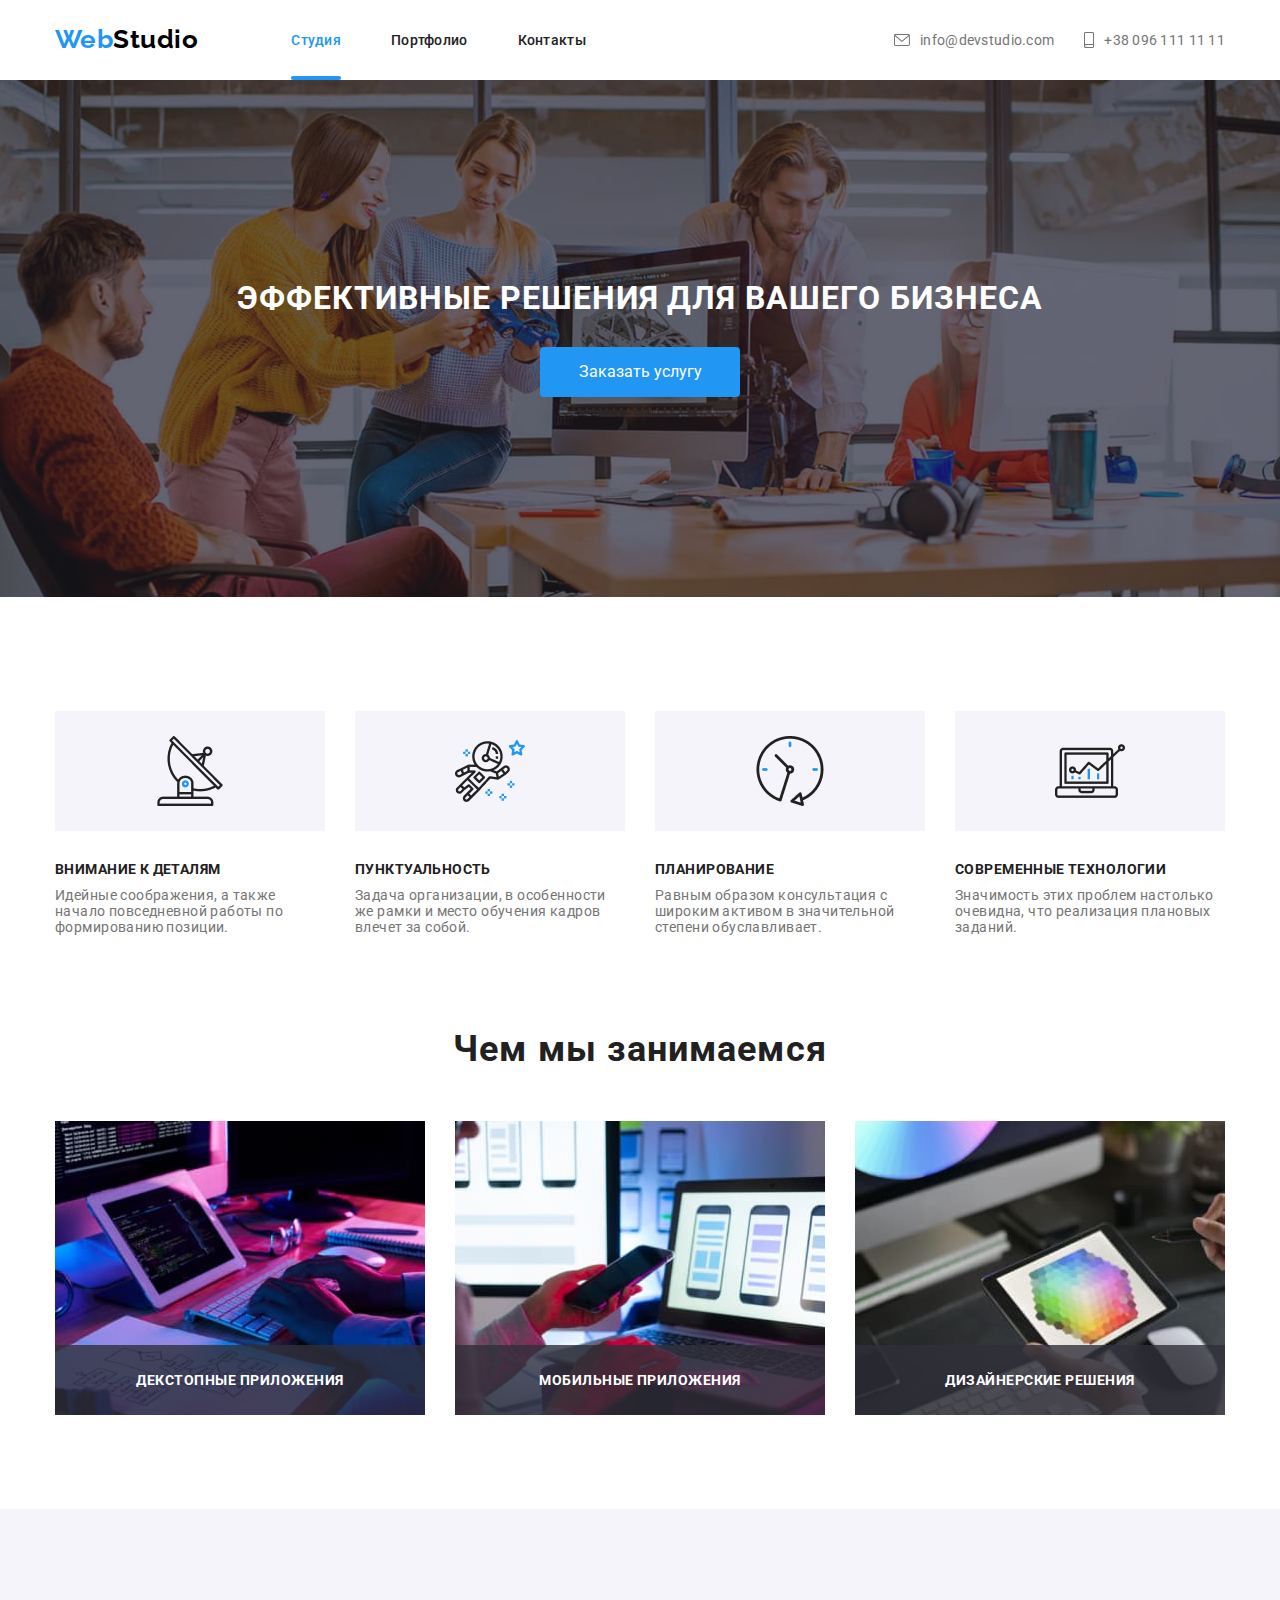
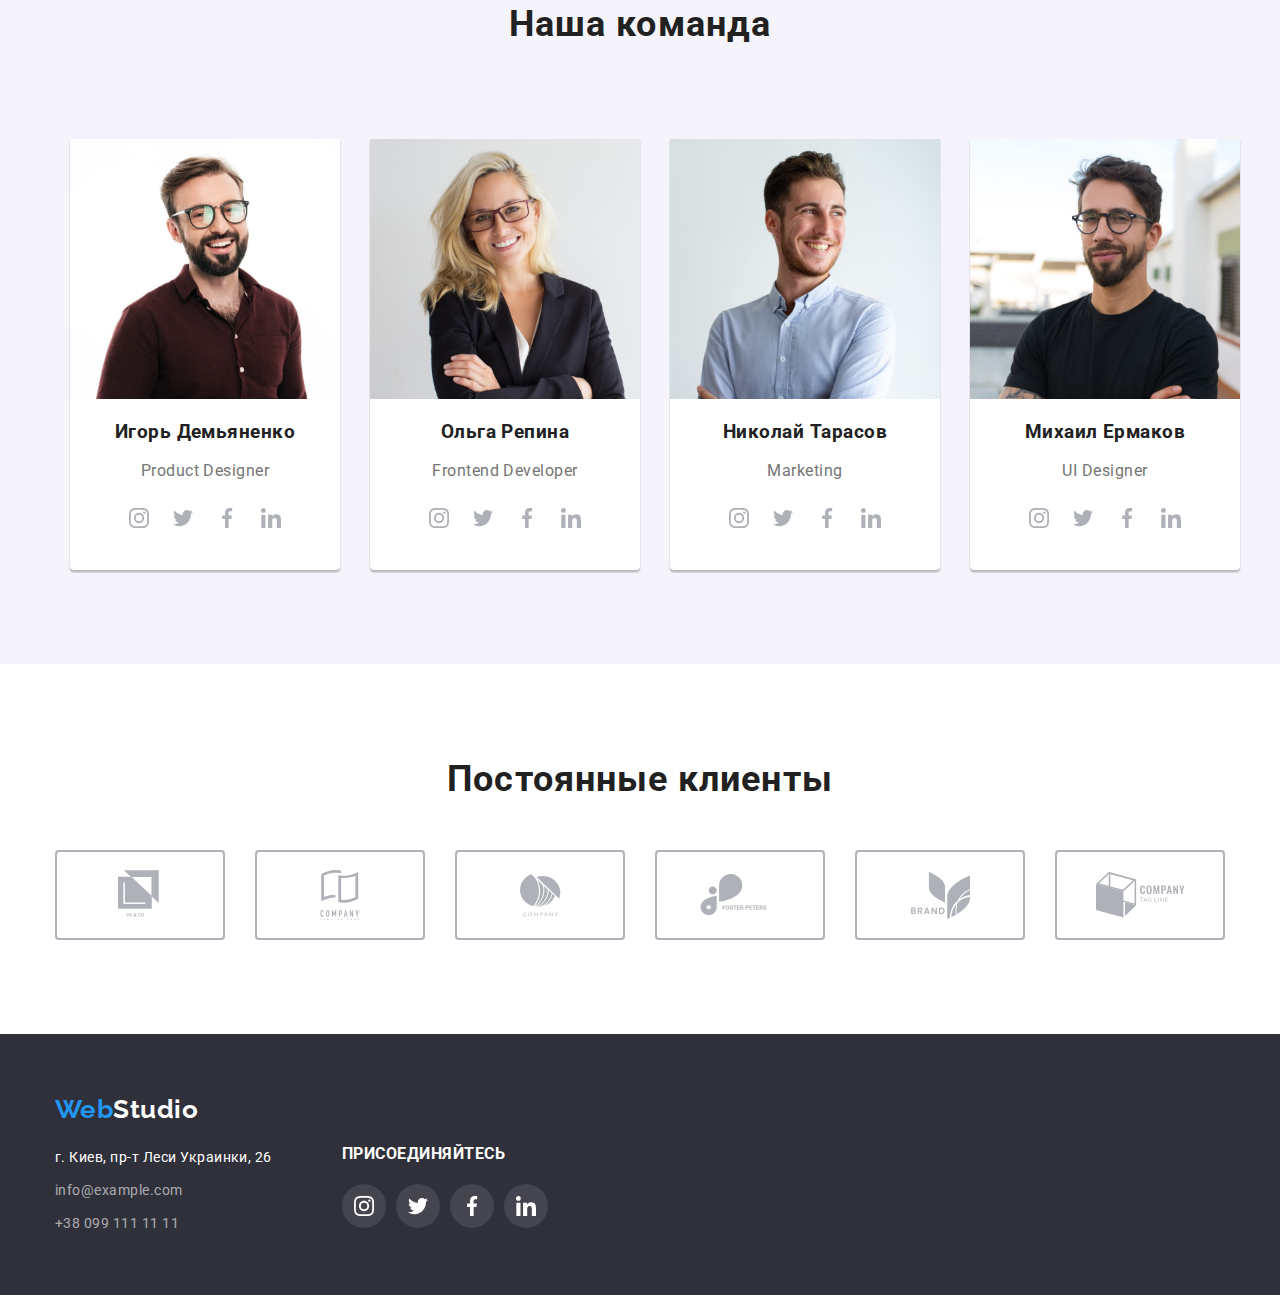
==== index.html @ 4b414d59 "add general files" ====
<!DOCTYPE html>
<html lang="ru">
  <head>
    <meta charset="UTF-8" />
    <meta name="viewport" content="width=device-width, initial-scale=1.0" />
    <link
      rel="stylesheet"
      href="https://cdnjs.cloudflare.com/ajax/libs/modern-normalize/1.0.0/modern-normalize.css"
    />
    <link
      href="https://fonts.googleapis.com/css2?family=Raleway:wght@300;400;500;700&family=Roboto:wght@300;400;500;700&display=swap"
      rel="stylesheet"
    />
    <link
      rel="stylesheet"
      href="https://cdnjs.cloudflare.com/ajax/libs/modern-normalize/1.0.0/modern-normalize.min.css"
    />
    <link rel="stylesheet" href="./css/styles.css" />
    <title>WebStudio</title>
  </head>

  <body>
    <header class="header-page">
      <div class="container">
        <nav>
          <a href="./index.html" class="logo link"
            ><span class="logo-start">Web</span>Studio</a
          >

          <ul class="site-nav list">
            <li><a href="" class="link current">Студия</a></li>
            <li><a href="./portfolio.html" class="link">Портфолио</a></li>
            <li><a href="" class="link">Контакты</a></li>
          </ul>
        </nav>

        <address class="address top">
          <ul class="contact list">
            <li class="address-list-top">
              <a href="mailto:info@devstudio.com" class="link">
                <svg class="icon-envelope">
                  <use
                    href="./images/sprite-svg/sprite.svg#icon-envelope"
                  ></use>
                </svg>
                info@devstudio.com</a
              >
            </li>
            <li class="address-list-top">
              <a href="tel:+380961111111" class="link">
                <svg class="icon-smartphone">
                  <use
                    href="./images/sprite-svg/sprite.svg#icon-smartphone"
                  ></use>
                </svg>
                +38 096 111 11 11</a
              >
            </li>
          </ul>
        </address>
      </div>
    </header>

    <main>
      <section class="hero">
        <div class="container">
          <h1 class="hero-title">Эффективные решения для вашего бизнеса</h1>
          <button type="button" class="button" data-modal-open>Заказать услугу</button>
        </div>
      </section>

      <section class="section">
        <h2 hidden>наши преимущества</h2>

        <div class="container advantages-list">
          <ul class="advantages list">
            <li class="icon-antenna">
              <h3 class="section-title">Внимание к деталям</h3>
              <p>
                Идейные соображения, а также начало повседневной работы по
                формированию позиции.
              </p>
            </li>
            <li class="icon-astronaut">
              <h3 class="section-title">Пунктуальность</h3>
              <p>
                Задача организации, в особенности же рамки и место обучения
                кадров влечет за собой.
              </p>
            </li>
            <li class="icon-clock">
              <h3 class="section-title">Планирование</h3>
              <p>
                Равным образом консультация с широким активом в значительной
                степени обуславливает.
              </p>
            </li>
            <li class="icon-diagram">
              <h3 class="section-title">Современные технологии</h3>
              <p>
                Значимость этих проблем настолько очевидна, что реализация
                плановых заданий.
              </p>
            </li>
          </ul>
        </div>
      </section>

      <section class="section">
        <div class="container works">
          <h2 class="section-title">Чем мы занимаемся</h2>

          <ul class="work list">
            <li>
              <img
                class="works-img"
                src="./images/images-box/box1.jpg"
                alt=""
                width="370"
                height="294"
              />
              <div class="work-title">
                <p>декстопные приложения</p>
              </div>
            </li>
            <li>
              <img
                class="works-img"
                src="./images/images-box/box2.jpg"
                alt=""
                width="370"
                height="294"
              />
              <div class="work-title">
                <p>мобильные приложения</p>
              </div>
            </li>
            <li>
              <img
                class="works-img"
                src="./images/images-box/box3.jpg"
                alt=""
                width="370"
                height="294"
              />
              <div class="work-title">
                <p>дизайнерские решения</p>
              </div>
            </li>
          </ul>
        </div>
      </section>

      <section class="section staff-section">
        <div class="container staff">
          <h2 class="section-title">Наша команда</h2>

          <div class="staff-list">
            <ul class="staff list">
              <li class="staff-people">
                <img
                  src="./images/images-person/person1.jpg"
                  alt="Игорь Демьяненко"
                />
                <h3 class="section-title">Игорь Демьяненко</h3>
                <p lang="en">Product Designer</p>
                <div class="social-link">
                  <a href="" class="social-link-thumb" target="_blank">
                    <svg>
                      <use
                        href="./images/sprite-svg/sprite.svg#icon-instagram"
                      ></use>
                    </svg>
                  </a>
                  <a href="" class="social-link-thumb" target="_blank">
                    <svg>
                      <use
                        href="./images/sprite-svg/sprite.svg#icon-twitter"
                      ></use>
                    </svg>
                  </a>
                  <a href="" class="social-link-thumb" target="_blank">
                    <svg>
                      <use
                        href="./images/sprite-svg/sprite.svg#icon-facebook"
                      ></use>
                    </svg>
                  </a>
                  <a href="" class="social-link-thumb" target="_blank">
                    <svg>
                      <use
                        href="./images/sprite-svg/sprite.svg#icon-linkedin"
                      ></use>
                    </svg>
                  </a>
                </div>
              </li>
              <li class="staff-people">
                <img
                  src="./images/images-person/person2.jpg"
                  alt="Ольга Репина"
                />
                <h3 class="section-title">Ольга Репина</h3>
                <p lang="en">Frontend Developer</p>
                <div class="social-link">
                  <a href="" class="social-link-thumb" target="_blank">
                    <svg>
                      <use
                        href="./images/sprite-svg/sprite.svg#icon-instagram"
                      ></use>
                    </svg>
                  </a>
                  <a href="" class="social-link-thumb" target="_blank">
                    <svg>
                      <use
                        href="./images/sprite-svg/sprite.svg#icon-twitter"
                      ></use>
                    </svg>
                  </a>
                  <a href="" class="social-link-thumb" target="_blank">
                    <svg>
                      <use
                        href="./images/sprite-svg/sprite.svg#icon-facebook"
                      ></use>
                    </svg>
                  </a>
                  <a href="" class="social-link-thumb" target="_blank">
                    <svg>
                      <use
                        href="./images/sprite-svg/sprite.svg#icon-linkedin"
                      ></use>
                    </svg>
                  </a>
                </div>
              </li>
              <li class="staff-people">
                <img
                  src="./images/images-person/person3.jpg"
                  alt="Николай Тарасов"
                />
                <h3 class="section-title">Николай Тарасов</h3>
                <p lang="en">Marketing</p>
                <div class="social-link">
                  <a href="" class="social-link-thumb" target="_blank">
                    <svg>
                      <use
                        href="./images/sprite-svg/sprite.svg#icon-instagram"
                      ></use>
                    </svg>
                  </a>
                  <a href="" class="social-link-thumb" target="_blank">
                    <svg>
                      <use
                        href="./images/sprite-svg/sprite.svg#icon-twitter"
                      ></use>
                    </svg>
                  </a>
                  <a href="" class="social-link-thumb" target="_blank">
                    <svg>
                      <use
                        href="./images/sprite-svg/sprite.svg#icon-facebook"
                      ></use>
                    </svg>
                  </a>
                  <a href="" class="social-link-thumb" target="_blank">
                    <svg>
                      <use
                        href="./images/sprite-svg/sprite.svg#icon-linkedin"
                      ></use>
                    </svg>
                  </a>
                </div>
              </li>
              <li class="staff-people">
                <img
                  src="./images/images-person/person4.jpg"
                  alt="Михаил Ермаков"
                />
                <h3 class="section-title">Михаил Ермаков</h3>
                <p lang="en">UI Designer</p>
                <div class="social-link">
                  <a href="" class="social-link-thumb" target="_blank">
                    <svg>
                      <use
                        href="./images/sprite-svg/sprite.svg#icon-instagram"
                      ></use>
                    </svg>
                  </a>
                  <a href="" class="social-link-thumb" target="_blank">
                    <svg>
                      <use
                        href="./images/sprite-svg/sprite.svg#icon-twitter"
                      ></use>
                    </svg>
                  </a>
                  <a href="" class="social-link-thumb" target="_blank">
                    <svg>
                      <use
                        href="./images/sprite-svg/sprite.svg#icon-facebook"
                      ></use>
                    </svg>
                  </a>
                  <a href="" class="social-link-thumb" target="_blank">
                    <svg>
                      <use
                        href="./images/sprite-svg/sprite.svg#icon-linkedin"
                      ></use>
                    </svg>
                  </a>
                </div>
              </li>
            </ul>
          </div>
        </div>
      </section>

      <section class="clients">
        <div class="container">
          <h2 class="section-title">Постоянные клиенты</h2>

          <ul class="list">
            <li>
              <a class="clients-pic" href="">
                <svg width="45px" height="50px">
                  <use href="./images/sprite-svg/sprite.svg#icon-logo-1"></use>
                </svg>
              </a>
            </li>
            <li>
              <a class="clients-pic" href="">
                <svg width="40px" height="50px">
                  <use href="./images/sprite-svg/sprite.svg#icon-logo-2"></use>
                </svg>
              </a>
            </li>
            <li>
              <a class="clients-pic" href="">
                <svg width="41px" height="43px">
                  <use href="./images/sprite-svg/sprite.svg#icon-logo-3"></use>
                </svg>
              </a>
            </li>
            <li>
              <a class="clients-pic" href="">
                <svg width="80px" height="42px">
                  <use href="./images/sprite-svg/sprite.svg#icon-logo-4"></use>
                </svg>
              </a>
            </li>
            <li>
              <a class="clients-pic" href="">
                <svg width="59px" height="47px">
                  <use href="./images/sprite-svg/sprite.svg#icon-logo-5"></use>
                </svg>
              </a>
            </li>
            <li>
              <a class="clients-pic" href="">
                <svg width="89px" height="46px">
                  <use href="./images/sprite-svg/sprite.svg#icon-logo-6"></use>
                </svg>
              </a>
            </li>
          </ul>
        </div>
      </section>
    </main>

    <footer>
      <div class="container">
        <a href="./index.html" class="logo link" target="_blank"
          ><span class="logo-start">Web</span
          ><span class="logo-end">Studio</span></a
        >
        <div class="footer-container">
          <address class="address-bottom">
            <ul class="address list">
              <li class="address-list">
                <a
                  href="https://goo.gl/maps/NCRkNM8AswAMd2es7"
                  class="address-start link" target="_blank"
                  >г. Киев, пр-т Леси Украинки, 26</a
                >
              </li>
              <li class="address-list">
                <a href="mailto:info@example.com" class="address-end link" target="_blank"
                  >info@example.com</a
                >
              </li>
              <li class="address-list">
                <a href="tel:+380991111111" class="address-end link" target="_blank"
                  >+38 099 111 11 11</a
                >
              </li>
            </ul>
          </address>
          <div class="social-links-footer">
            <strong class="phrase">присоединяйтесь</strong>
            <div class="sl-footer">
              <a href="https://www.instagram.com/" class="sl-thumb" target="_blank">
                <svg>
                  <use
                    href="./images/sprite-svg/sprite.svg#icon-instagram"
                  ></use>
                </svg>
              </a>
              <a href="https://twitter.com/" class="sl-thumb" target="_blank">
                <svg>
                  <use href="./images/sprite-svg/sprite.svg#icon-twitter"></use>
                </svg>
              </a>
              <a href="https://www.facebook.com/" class="sl-thumb" target="_blank">
                <svg>
                  <use
                    href="./images/sprite-svg/sprite.svg#icon-facebook"
                  ></use>
                </svg>
              </a>
              <a href="https://www.linkedin.com/" class="sl-thumb" target="_blank">
                <svg>
                  <use
                    href="./images/sprite-svg/sprite.svg#icon-linkedin"
                  ></use>
                </svg>
              </a>
            </div>
          </div>
        </div>
      </div>
    </footer>

    <div class="backdrop is-hidden" data-modal>
      <div class="modal">
        <button type="button" class="close-button" data-modal-close>
            <svg>
              <use href="./images/sprite-svg/sprite-modal.svg#icon-vector"></use>
            </svg>
        </button>
      </div>
    </div>

    <script src="./js/modal.js"></script>
  </body>
</html>
---- css/styles.css ----
html {
  box-sizing: border-box;
  margin: 0;
  padding: 0;
}

*,
*::after,
*::before {
  box-sizing: border-box;
}

:root {
  --main-text: #757575;
  --text-title: #212121;
  --text-accent: #2196f3;
  --main-bg-color: #ffffff;
  --secondary-bg-color: #2f303a;
  --grey-bg-color: #f5f4fa;
}

/* common styles */
body {
  color: var(--main-text);
  background-color: var(--main-bg-color);
  font-family: Roboto, sans-serif;
  letter-spacing: 0.03em;
}

.list {
  list-style: none;
  padding: 0px;
  margin: 0px;
}

.link {
  text-decoration: none;
}

.address {
  font-style: normal;
}

.container {
  width: 1200px;
  margin-right: auto;
  margin-left: auto;
  padding-left: 15px;
  padding-right: 15px;
}

/* header */

nav {
  display: flex;
  align-items: center;
}

.header-page > .container {
  display: flex;
}

.header-page .address .link {
  color: var(--main-text);
  font-size: 14px;
  letter-spacing: 0.02em;
}

.header-page .address-list-top:not(:last-child) {
  margin-right: 30px;
}

.site-nav {
  display: flex;
  margin-left: 93px;
  padding-left: 0px;
  margin-top: 0px;
  margin-bottom: 0px;
}

.site-nav .link {
  display: block;
  padding-bottom: 32px;
  padding-top: 32px;
}

.site-nav li:not(:last-child) {
  margin-right: 50px;
}

.site-nav .link {
  color: var(--text-title);
  font-family: Roboto;
  font-weight: 500;
  font-size: 14px;
  line-height: 16px;
  letter-spacing: 0.02em;

  transition: all 250ms cubic-bezier(0.4, 0, 0.2, 1);
}

.site-nav .link:hover,
.site-nav .link:focus {
  color: var(--text-accent);
}

.top {
  display: flex;
  align-items: center;
}

.site-nav,
.contact {
  letter-spacing: 0.02em;
}

.site-nav .current {
  color: var(--text-accent);
  position: relative;
}

.site-nav .current::after {
  content: "";
  display: block;
  position: absolute;
  left: 0px;
  bottom: 0px;
  width: 100%;
  height: 4px;
  background-color: var(--text-accent);
  border-radius: 2px;
}

.header-page .contact {
  display: flex;
}

.header-page .address {
  margin-left: auto;
}

.contact .icon-envelope {
  width: 16px;
  height: 12px;
  fill: var(--main-text);
}

.contact .icon-smartphone {
  width: 10px;
  height: 16px;
  fill: var(--main-text);
}

.address-list-top svg {
  margin-right: 10px;

  transition: all 250ms cubic-bezier(0.4, 0, 0.2, 1);
}

.address-list-top .link {
  display: flex;
  justify-content: center;
  align-items: center;

  transition: all 250ms cubic-bezier(0.4, 0, 0.2, 1);
}

.address-list-top .link:hover,
.address-list-top .link:focus {
  color: var(--text-accent);
}

.address-list-top .link:hover svg,
.address-list-top .link:focus svg {
  fill: var(--text-accent);
}

/* logo  styles common*/
.logo {
  color: #000000;
  font-family: Raleway, sans-serif;
  font-weight: 700;
  font-size: 26px;
  line-height: 1.2;
}

.logo:hover {
  color: var(--text-accent);
}

.logo-start {
  color: var(--text-accent);
}

/* logo-end bottom */

.logo-end {
  color: var(--main-bg-color);
}

/* main page */

.section-title {
  color: var(--text-title);
}

/* hero */

.hero {
  max-width: 1600px;
  max-height: 600px;
  margin-left: auto;
  margin-right: auto;

  background-color: rgba(47, 48, 58, 0.4);
  background-image: url(../images/images-hero/overlay.png),
    url(../images/images-hero/background-image.jpg);
  background-repeat: no-repeat;
  background-size: cover;
  background-position: center;
}

.hero .container {
  padding-top: 200px;

  letter-spacing: 0.06em;
  color: var(--main-bg-color);
  text-align: center;
  text-transform: uppercase;
}

.hero-title {
  margin-top: 0px;
  margin-bottom: 30px;
}

.button {
  padding: 10px 32px;
  margin-bottom: 200px;

  min-width: 200px;
  height: 50px;
  border: none;
  border-radius: 4px;

  background-color: var(--text-accent);
  color: var(--main-bg-color);
  background-color: #2196f3;
}

/* modal */
.backdrop {
  position: fixed;
  top: 0px;
  left: 0px;
  width: 100%;
  height: 100%;
  background: rgba(0, 0, 0, 0.2);
  transition: all 250ms cubic-bezier(0.4, 0, 0.2, 1);
}

.is-hidden {
  opacity: 0;
  visibility: hidden;
  pointer-events: none;

  transition: all 250ms cubic-bezier(0.4, 0, 0.2, 1) 250ms;
}

.modal {
  position: absolute;
  left: 50%;
  top: 50%;
  transform: translate(-50%, -50%) scale(1);

  min-width: 528px;
  height: 581px;
  border-radius: 4px;
  box-shadow: 0px 1px 3px rgba(0, 0, 0, 0.12), 0px 1px 1px rgba(0, 0, 0, 0.14),
    0px 2px 1px rgba(0, 0, 0, 0.2);

  background: var(--main-bg-color);

  transition: all 250ms cubic-bezier(0.4, 0, 0.2, 1) 250ms;
}

.is-hidden .modal {
  transform: translate(-50%, -50%) scale(0);
  transition: all 250ms cubic-bezier(0.4, 0, 0.2, 1);
}

.close-button {
  position: absolute;
  right: 8px;
  top: 8px;

  width: 30px;
  height: 30px;

  padding: 6px;
  background-color: var(--main-bg-color);
  border-radius: 50%;
  border: 1px solid rgba(0, 0, 0, 0.1);
  cursor: pointer;
}

.close-button svg {
  width: 11px;
  height: 11px;
  fill: #000000;
}

/* advantages */
.advantages {
  display: flex;
  justify-content: space-between;
}

.advantages h3 {
  margin-bottom: 10px;
  margin-top: 30px;
}
.advantages p {
  margin-top: 0px;
  margin-bottom: 0px;
}

.advantages .section-title {
  font-size: 14px;
  letter-spacing: 0.03em;
  text-transform: uppercase;
}

.advantages p {
  font-size: 14px;
  letter-spacing: 0.03em;
}

.advantages-list li {
  max-width: 270px;
}

.advanteges-list li:not(:last-child) {
  margin-right: 14px;
}

.section .advantages-list {
  padding-top: 20px;
}

.container .advantages {
  padding-top: 94px;
  padding-bottom: 94px;
}

.advantages li:not(:last-child) {
  margin-right: 30px;
}

.icon-antenna::before {
  content: "";
  height: 120px;
  display: block;

  background-color: var(--grey-bg-color);
  background-image: url(../images/images-png/antenna.png);
  background-repeat: no-repeat;
  background-position: center;
}

.icon-astronaut::before {
  content: "";
  height: 120px;
  display: block;

  background-color: var(--grey-bg-color);
  background-image: url(../images/images-png/astronaut.png);
  background-repeat: no-repeat;
  background-position: center;
}
.icon-clock::before {
  content: "";
  height: 120px;
  display: block;

  background-color: var(--grey-bg-color);
  background-image: url(../images/images-png/clock.png);
  background-repeat: no-repeat;
  background-position: center;
}
.icon-diagram::before {
  content: "";
  height: 120px;
  display: block;

  background-color: var(--grey-bg-color);
  background-image: url(../images/images-png/diagram.png);
  background-repeat: no-repeat;
  background-position: center;
}
/* works */

.section .works {
  padding-left: 15px;
  padding-right: 15px;
}

.works .section-title {
  margin-top: 0px;
  margin-bottom: 50px;

  font-size: 36px;
  text-align: center;
  letter-spacing: 0.03em;
}

.works .list {
  padding-bottom: 94px;
}

.work {
  display: flex;
  justify-content: space-between;
}

.works {
  padding-right: 0px;
  padding-left: 0px;
}
.works-img {
  display: block;
}

.work li {
  position: relative;
}

.work-title {
  position: absolute;
  display: flex;
  align-items: center;
  justify-content: center;
  left: 0px;
  bottom: 0px;
  width: 100%;
  height: 70px;
  background-color: rgba(47, 48, 58, 0.8);
}

.work-title p {
  font-size: 14px;
  font-weight: 700;
  text-transform: uppercase;
  color: var(--main-bg-color);
}

/* staff list */
.section .staff {
  padding-right: 15px;
  padding-left: 15px;
}

.staff-section {
  background-color: var(--grey-bg-color);
}
.staff > .section-title {
  margin-top: 0px;
  margin-bottom: 94px;

  font-size: 36px;
  line-height: 42px;
  text-align: center;
  letter-spacing: 0.03em;
}

.section > .staff {
  padding-top: 94px;
  padding-bottom: 94px;
}

.staff-list ul {
  display: flex;
  text-align: center;
  justify-content: space-between;
}

.staff-list li {
  background-color: var(--main-bg-color);
  border-radius: 0px 0px 4px 4px;
}

.staff li:not(:last-child) {
  margin-right: 30px;
}

.staff {
  padding-left: 0px;
  padding-right: 0px;
}

.staff-people > img {
  width: 270px;
  height: 260px;

  background-color: #2f303a;
}

.staff-people {
  box-shadow: 0px 3px 1px rgba(0, 0, 0, 0.1), 0px 1px 2px rgba(0, 0, 0, 0.08),
    0px 2px 2px rgba(0, 0, 0, 0.12);
}

.social-link {
  display: flex;
  justify-content: center;
}

.social-link a {
  display: flex;
  justify-content: center;
  align-items: center;
}

.social-link {
  margin-bottom: 30px;
}

.social-link-thumb {
  width: 44px;
  height: 44px;

  transition: all 250ms cubic-bezier(0.4, 0, 0.2, 1);
}

.social-link-thumb:hover,
.social-link-thumb:focus {
  background-color: var(--text-accent);
  border-radius: 50%;
  cursor: pointer;
}

.social-link-thumb:hover svg,
.social-link-thumb:focus svg {
  fill: var(--main-bg-color);
}

.social-link svg {
  width: 20px;
  height: 20px;
  fill: #afb1b8;

  transition: all 250ms cubic-bezier(0.4, 0, 0.2, 1);
}

/* clients */

.clients .section-title {
  margin-top: 0px;
  margin-bottom: 50px;

  font-weight: 700px;
  font-size: 36px;
  line-height: 42px;
  text-align: center;
  letter-spacing: 0.03em;
}

.clients .container {
  padding-top: 94px;
  padding-bottom: 94px;

  padding-right: 15px;
  padding-left: 15px;
}

.clients .list {
  display: flex;
  justify-content: space-between;
}

.clients .list a {
  display: flex;
  justify-content: center;
  align-items: center;

  width: 170px;
  height: 90px;

  background-color: var(--main-bg-color);
  border: 2px solid #afb1b8;
  border-radius: 4px;

  transition: all 250ms cubic-bezier(0.4, 0, 0.2, 1);
}

.clients-pic svg {
  fill: #afb1b8;

  transition: all 250ms cubic-bezier(0.4, 0, 0.2, 1);
}

.clients-pic:hover svg,
.clients-pic:focus svg {
  fill: var(--text-accent);
}

.clients .list a:hover,
.client .list a:focus {
  border: 2px solid var(--text-accent);
}

/* footer */

footer {
  background-color: var(--secondary-bg-color);
}

footer .container {
  padding-top: 60px;
  padding-bottom: 60px;
}

footer .logo {
  display: inline-block;
  margin-top: 0px;
  margin-bottom: 20px;
}

footer .address {
  padding-left: 0px;
}

.address-list:not(:last-child) {
  margin-bottom: 9px;
}

.address .link-address {
  color: var(--main-bg-color);
}

.address .link {
  color: rgba(255, 255, 255, 0.8);
}

.address .address-start {
  color: var(--main-bg-color);
}

.address .address-end {
  color: rgba(255, 255, 255, 0.6);
}

.address-bottom .address {
  margin-top: 0px;
  margin-bottom: 0px;

  font-size: 14px;
  line-height: 24px;
}

.social-links-footer .phrase {
  text-transform: uppercase;
  color: var(--main-bg-color);
}

.socila-links-footer .sl-thumb {
  width: 44px;
  height: 44px;
  border-radius: 50%;
}

.sl-footer svg {
  width: 20px;
  height: 20px;
  fill: var(--main-bg-color);
}

.sl-footer a {
  display: flex;
  justify-content: center;
  align-items: center;
  width: 44px;
  height: 44px;
  background-color: rgba(255, 255, 255, 0.1);
  border-radius: 50%;

  transition: all 250ms cubic-bezier(0.4, 0, 0.2, 1);
}

.sl-footer a:hover,
.sl-footer a:focus {
  background-color: var(--text-accent);
}

.sl-footer {
  display: flex;
  margin-top: 20px;
}

.footer-container {
  display: flex;
}

.address-bottom {
  margin-right: 70px;
}

.sl-thumb:not(:last-child) {
  margin-right: 10px;
}
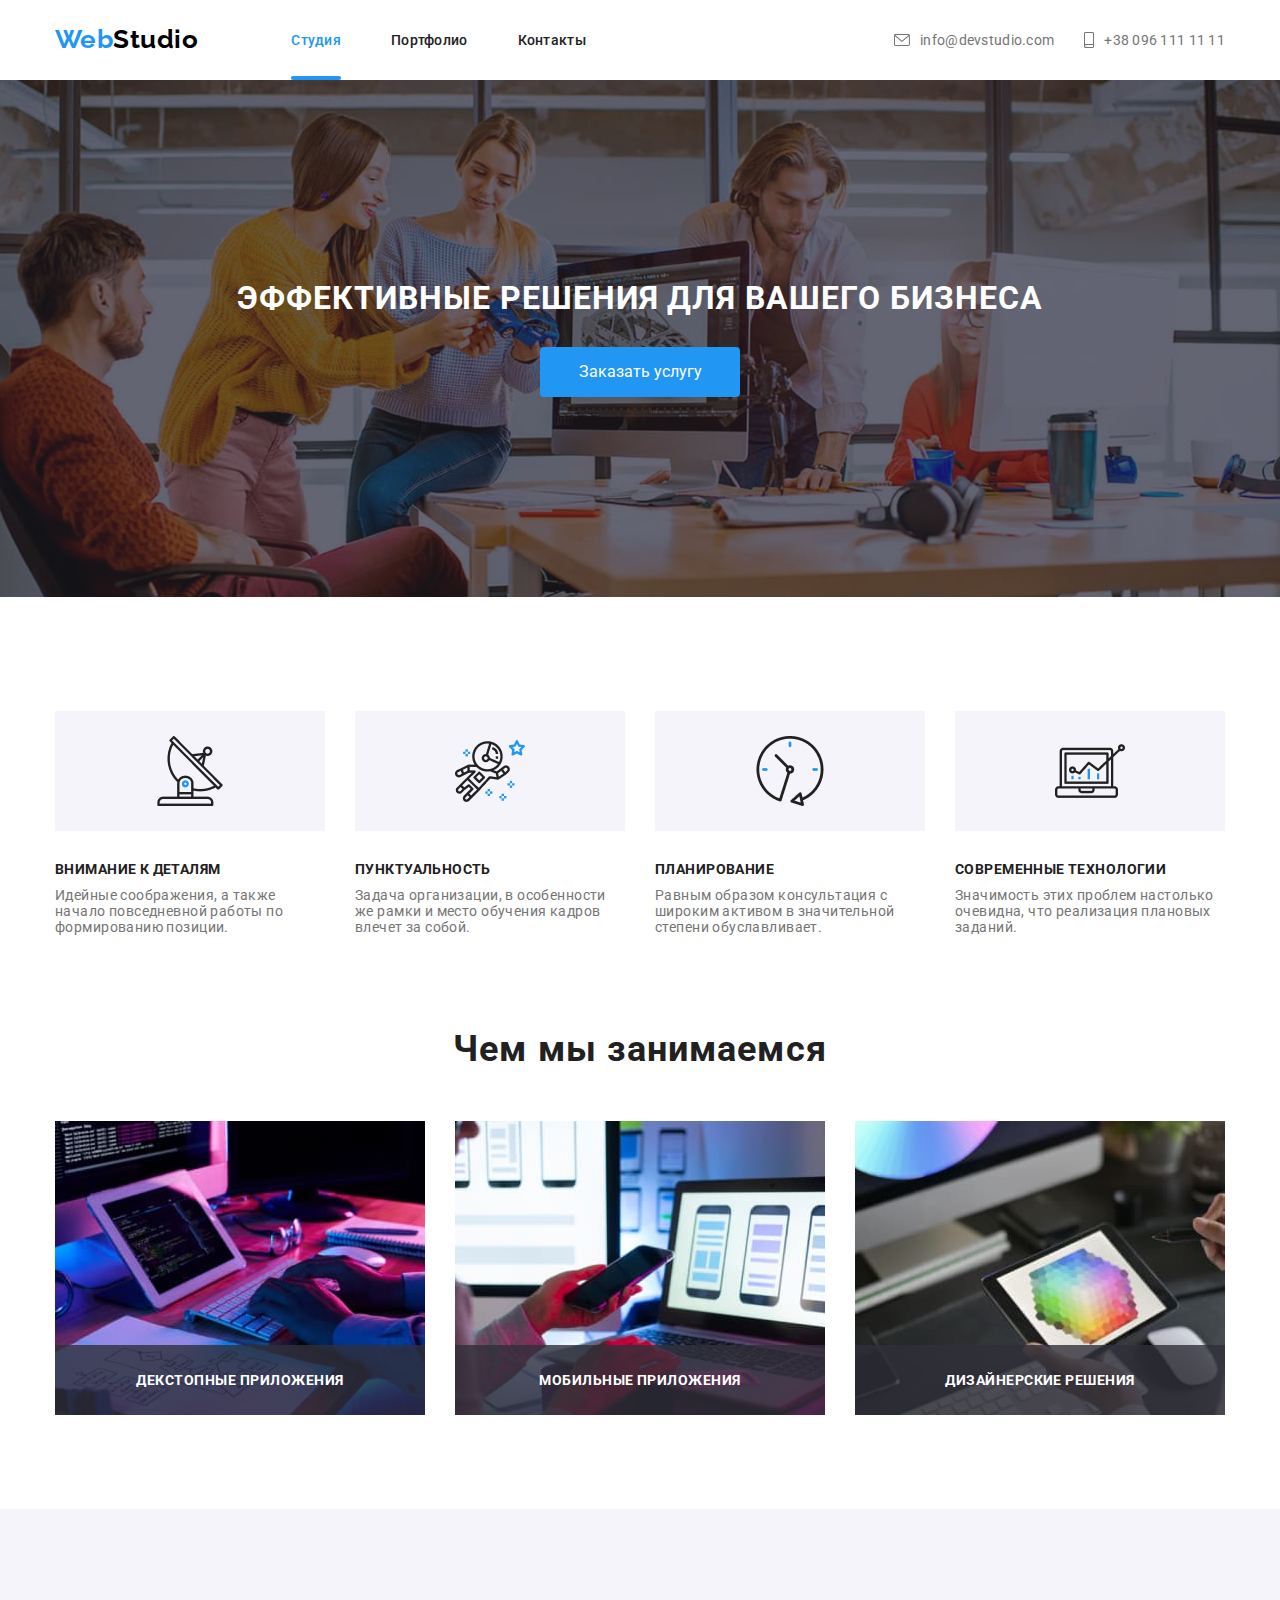
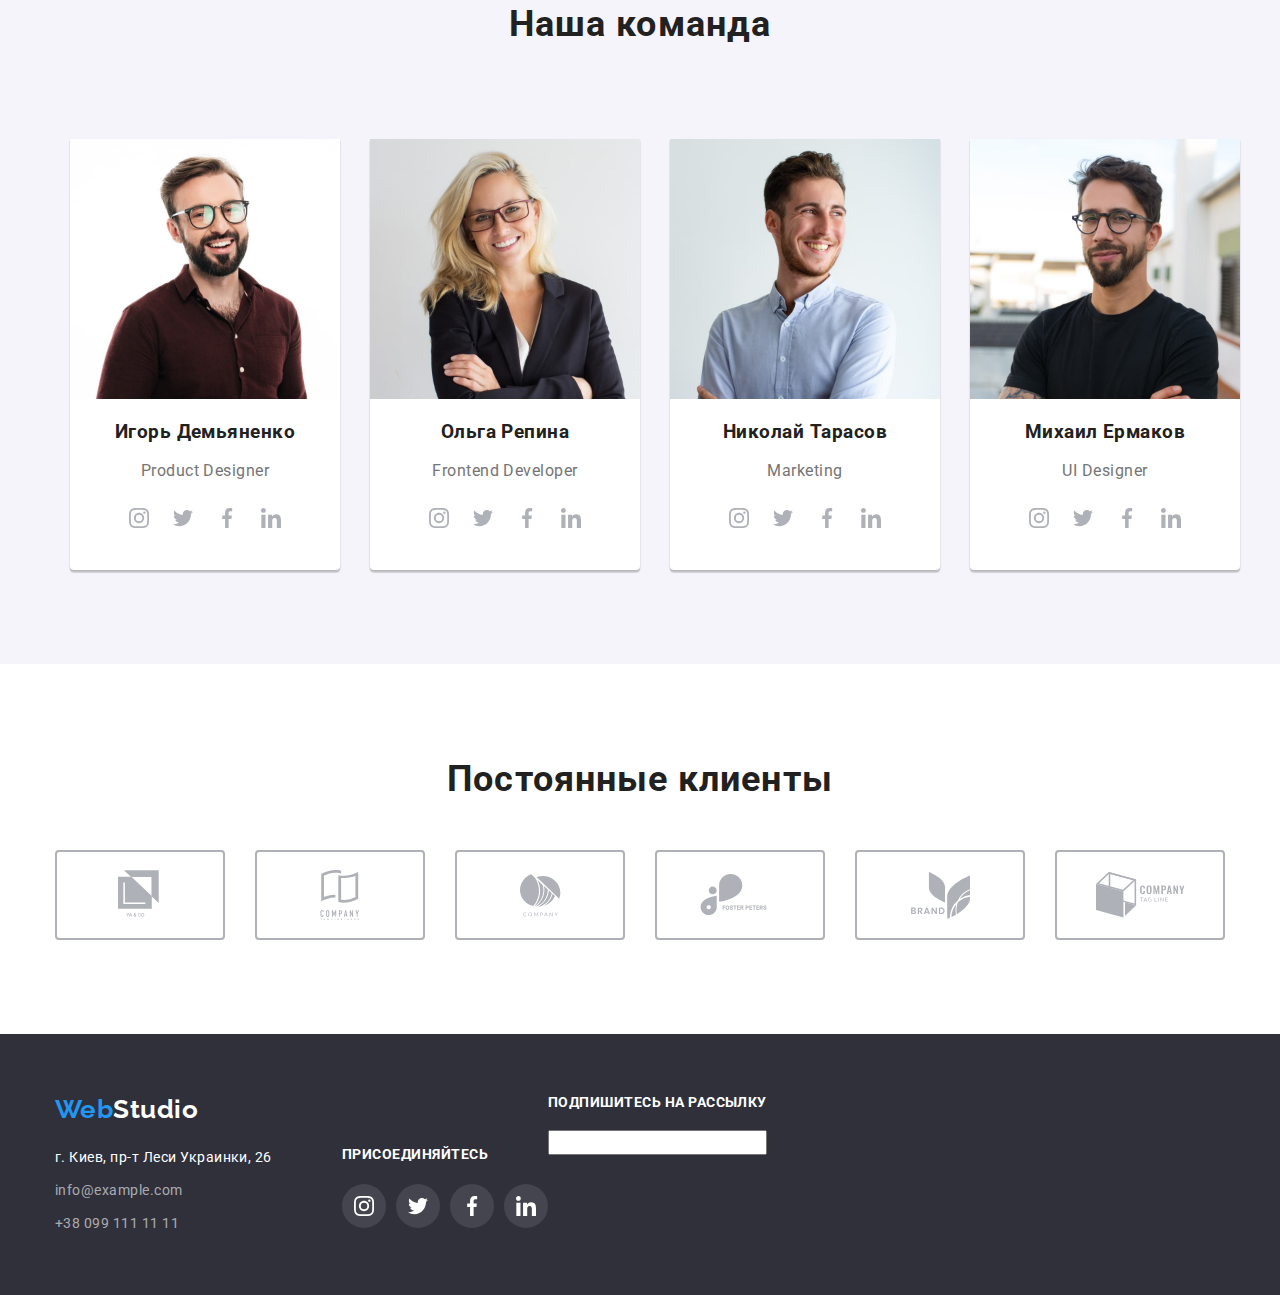
==== commit d5d234c6: "add input" ====
--- a/index.html
+++ b/index.html
@@ -368,64 +368,58 @@
 
     <footer>
       <div class="container">
-        <a href="./index.html" class="logo link" target="_blank"
-          ><span class="logo-start">Web</span
-          ><span class="logo-end">Studio</span></a
-        >
-        <div class="footer-container">
-          <address class="address-bottom">
-            <ul class="address list">
-              <li class="address-list">
-                <a
-                  href="https://goo.gl/maps/NCRkNM8AswAMd2es7"
-                  class="address-start link" target="_blank"
-                  >г. Киев, пр-т Леси Украинки, 26</a
-                >
-              </li>
-              <li class="address-list">
-                <a href="mailto:info@example.com" class="address-end link" target="_blank"
-                  >info@example.com</a
-                >
-              </li>
-              <li class="address-list">
-                <a href="tel:+380991111111" class="address-end link" target="_blank"
-                  >+38 099 111 11 11</a
-                >
-              </li>
-            </ul>
-          </address>
-          <div class="social-links-footer">
-            <strong class="phrase">присоединяйтесь</strong>
-            <div class="sl-footer">
-              <a href="https://www.instagram.com/" class="sl-thumb" target="_blank">
-                <svg>
-                  <use
-                    href="./images/sprite-svg/sprite.svg#icon-instagram"
-                  ></use>
-                </svg>
-              </a>
-              <a href="https://twitter.com/" class="sl-thumb" target="_blank">
-                <svg>
-                  <use href="./images/sprite-svg/sprite.svg#icon-twitter"></use>
-                </svg>
-              </a>
-              <a href="https://www.facebook.com/" class="sl-thumb" target="_blank">
-                <svg>
-                  <use
-                    href="./images/sprite-svg/sprite.svg#icon-facebook"
-                  ></use>
-                </svg>
-              </a>
-              <a href="https://www.linkedin.com/" class="sl-thumb" target="_blank">
-                <svg>
-                  <use
-                    href="./images/sprite-svg/sprite.svg#icon-linkedin"
-                  ></use>
-                </svg>
-              </a>
+        <div class="footer-address">
+          <a href="./index.html" class="logo link" target="_blank"><span class="logo-start">Web</span><span
+              class="logo-end">Studio</span></a>
+          <div class="footer-container">
+            <address class="address-bottom">
+              <ul class="address list">
+                <li class="address-list">
+                  <a href="https://goo.gl/maps/NCRkNM8AswAMd2es7" class="address-start link" target="_blank">г. Киев, пр-т Леси
+                    Украинки, 26</a>
+                </li>
+                <li class="address-list">
+                  <a href="mailto:info@example.com" class="address-end link" target="_blank">info@example.com</a>
+                </li>
+                <li class="address-list">
+                  <a href="tel:+380991111111" class="address-end link" target="_blank">+38 099 111 11 11</a>
+                </li>
+              </ul>
+            </address>
+            <div class="social-links-footer">
+              <strong class="phrase">присоединяйтесь</strong>
+              <div class="sl-footer">
+                <a href="https://www.instagram.com/" class="sl-thumb" target="_blank">
+                  <svg>
+                    <use href="./images/sprite-svg/sprite.svg#icon-instagram"></use>
+                  </svg>
+                </a>
+                <a href="https://twitter.com/" class="sl-thumb" target="_blank">
+                  <svg>
+                    <use href="./images/sprite-svg/sprite.svg#icon-twitter"></use>
+                  </svg>
+                </a>
+                <a href="https://www.facebook.com/" class="sl-thumb" target="_blank">
+                  <svg>
+                    <use href="./images/sprite-svg/sprite.svg#icon-facebook"></use>
+                  </svg>
+                </a>
+                <a href="https://www.linkedin.com/" class="sl-thumb" target="_blank">
+                  <svg>
+                    <use href="./images/sprite-svg/sprite.svg#icon-linkedin"></use>
+                  </svg>
+                </a>
+              </div>
             </div>
           </div>
         </div>
+
+        <form action="#" class="footer-form">
+            <label class="footer-form-phrase">подпишитесь на рассылку</label>
+
+            <input type="text" class="footer-input">
+        </form>
+
       </div>
     </footer>
 
--- a/css/styles.css
+++ b/css/styles.css
@@ -310,6 +310,15 @@
   fill: #000000;
 }
 
+.modal-form-title {
+  font-weight: 700;
+  font-size: 20px;
+  line-height: 23px;
+  letter-spacing: 0.03em;
+
+  color: var(--text-title);
+}
+
 /* advantages */
 .advantages {
   display: flex;
@@ -616,6 +625,8 @@
 }
 
 footer .container {
+  display: flex;
+  align-items: flex-start;
   padding-top: 60px;
   padding-bottom: 60px;
 }
@@ -661,6 +672,7 @@
 .social-links-footer .phrase {
   text-transform: uppercase;
   color: var(--main-bg-color);
+  font-size: 14px;
 }
 
 .socila-links-footer .sl-thumb {
@@ -708,3 +720,29 @@
 .sl-thumb:not(:last-child) {
   margin-right: 10px;
 }
+
+.footer-form-phrase {
+  margin-bottom: 20px;
+  text-transform: uppercase;
+
+  color: var(--main-bg-color);
+  font-size: 14px;
+  font-weight: 700;
+}
+
+form {
+  display: flex;
+  flex-direction: column;
+}
+
+form .footer-imput {
+  width: 358px;
+  height: 50px;
+  padding: 15px 16px;
+
+  border: 1px solid rgba(255, 255, 255, 0.3);
+  filter: drop-shadow(0px 4px 4px rgba(0, 0, 0, 0.15));
+  border-radius: 4px;
+
+  background-color: var(--secondary-bg-color);
+}
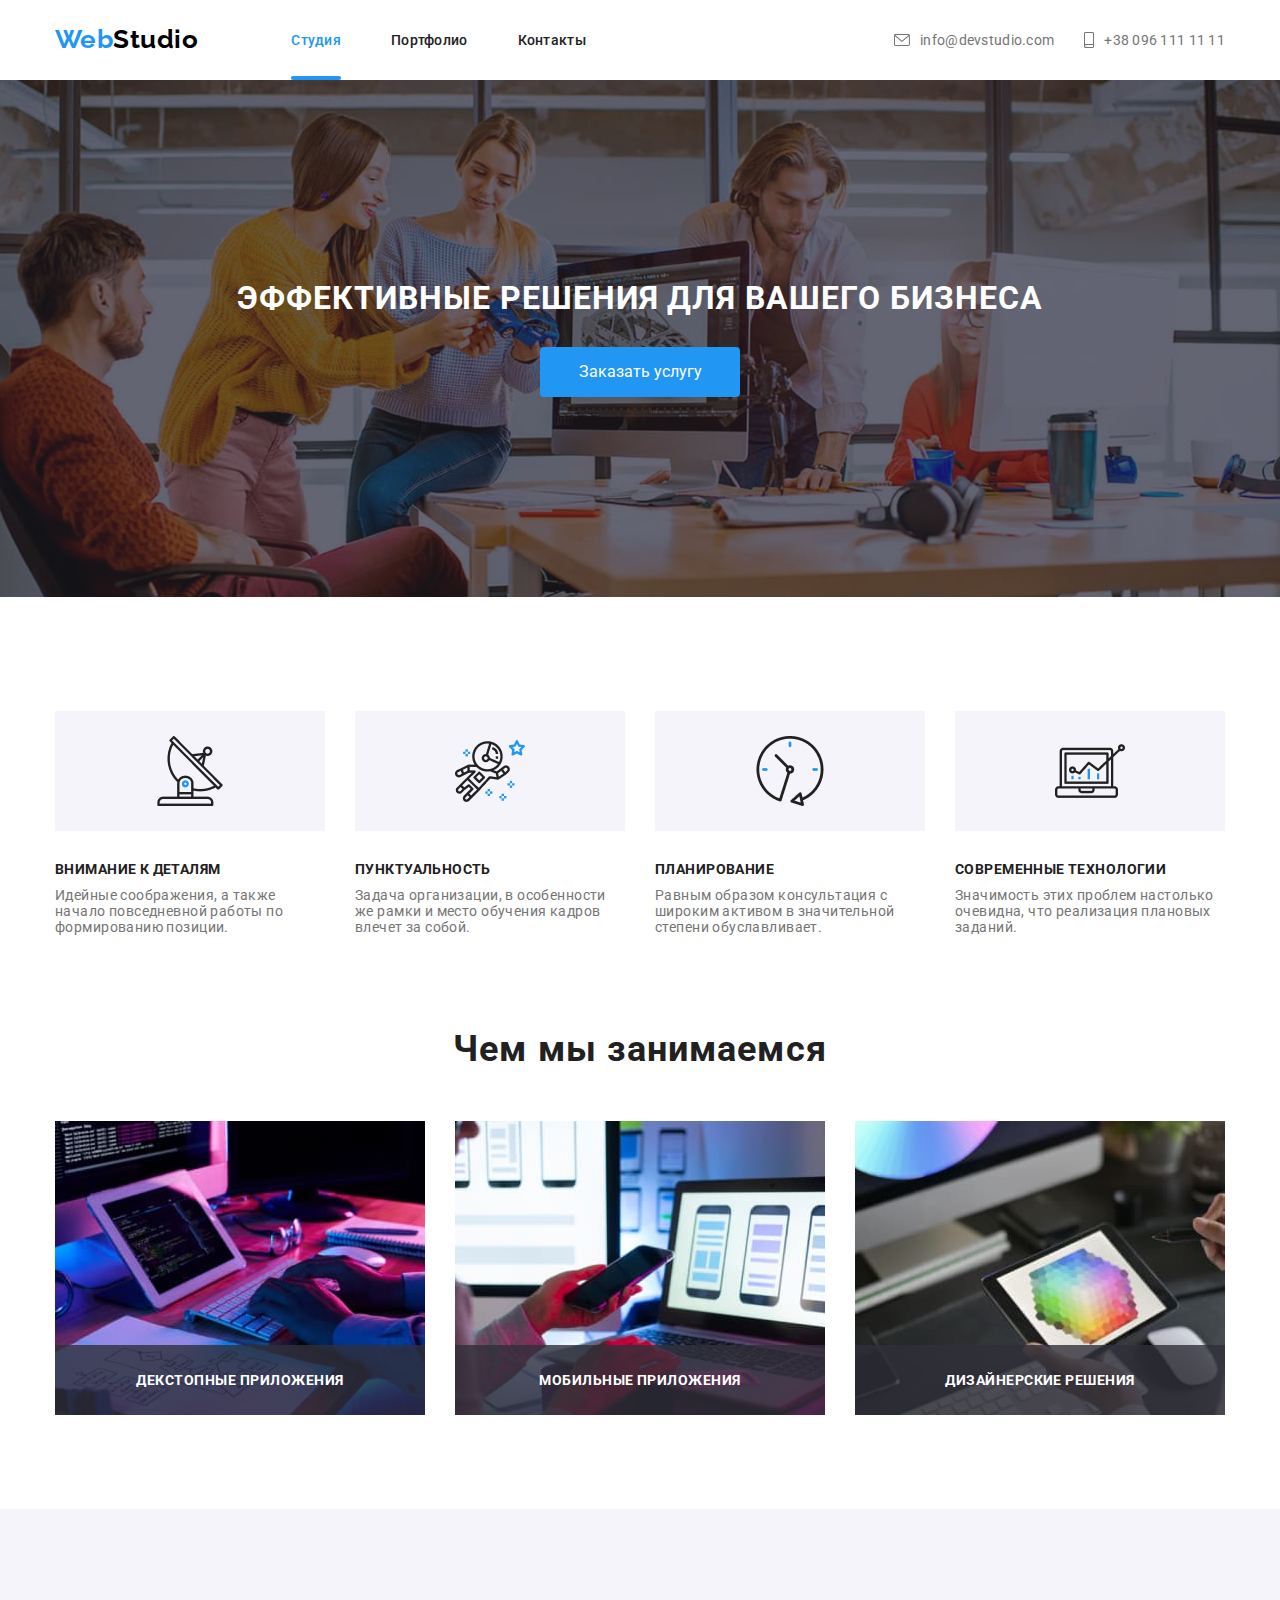
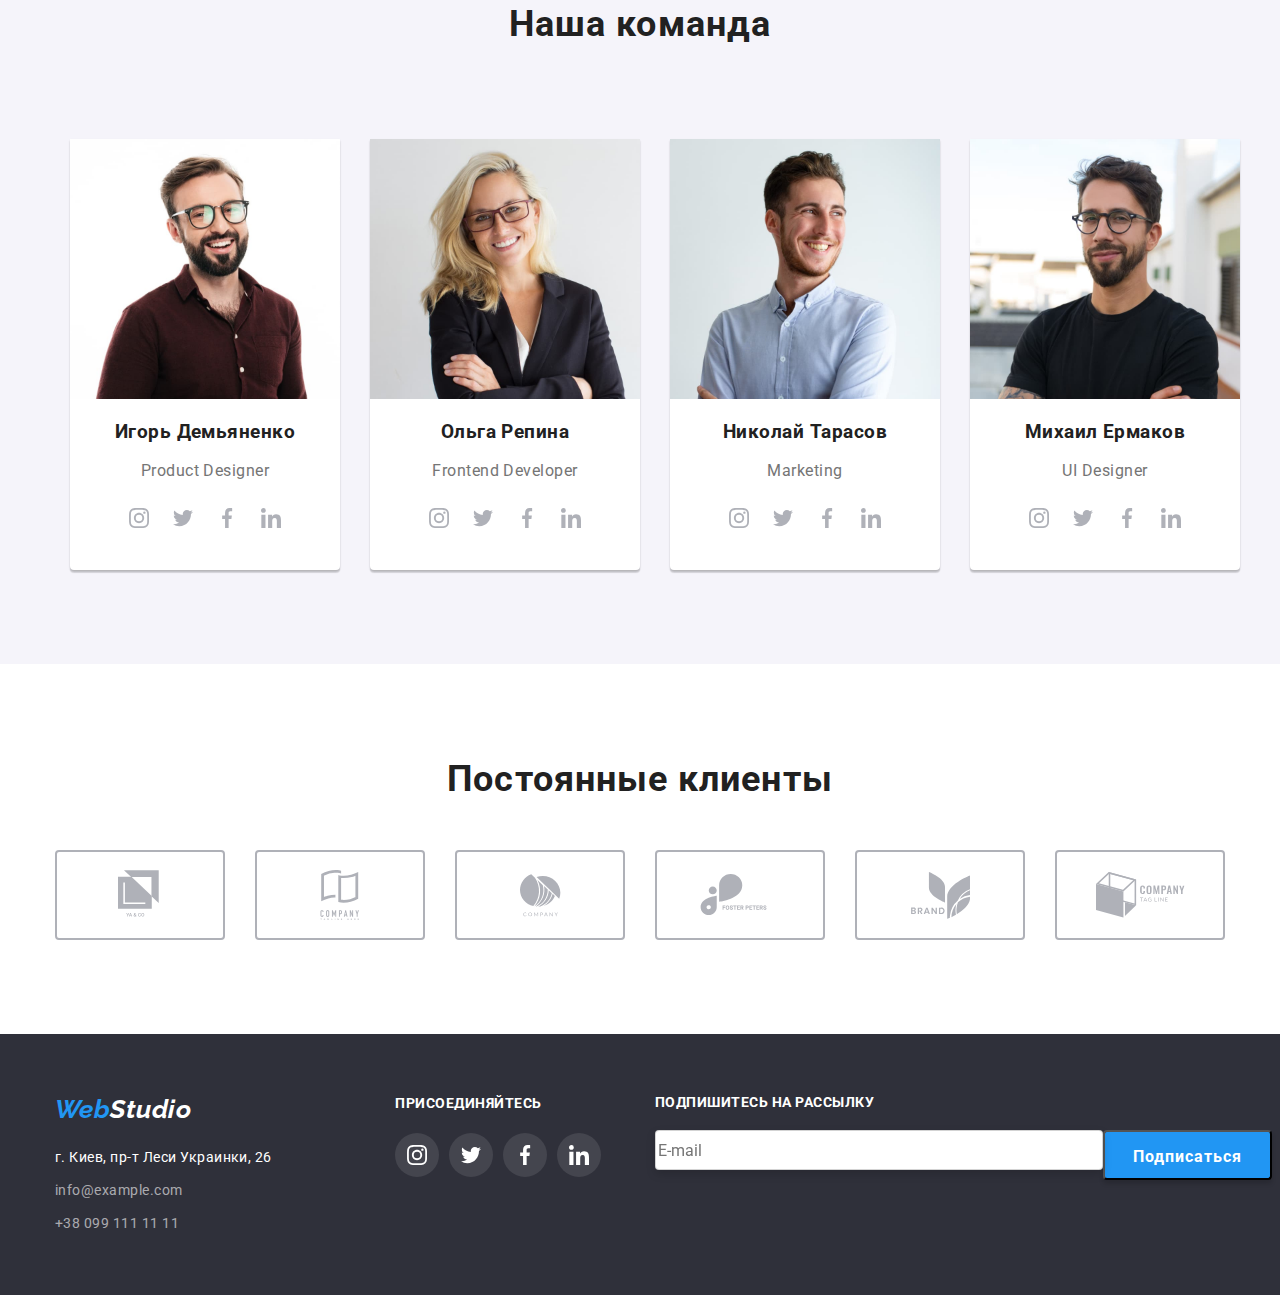
==== commit fc21c142: "add forms" ====
--- a/index.html
+++ b/index.html
@@ -368,11 +368,13 @@
 
     <footer>
       <div class="container">
-        <div class="footer-address">
-          <a href="./index.html" class="logo link" target="_blank"><span class="logo-start">Web</span><span
-              class="logo-end">Studio</span></a>
-          <div class="footer-container">
+       
             <address class="address-bottom">
+              <div class="footer-address">
+                <a href="./index.html" class="logo link" target="_blank"><span class="logo-start">Web</span><span
+                    class="logo-end">Studio</span></a>
+              </div>
+
               <ul class="address list">
                 <li class="address-list">
                   <a href="https://goo.gl/maps/NCRkNM8AswAMd2es7" class="address-start link" target="_blank">г. Киев, пр-т Леси
@@ -386,6 +388,7 @@
                 </li>
               </ul>
             </address>
+
             <div class="social-links-footer">
               <strong class="phrase">присоединяйтесь</strong>
               <div class="sl-footer">
@@ -411,15 +414,16 @@
                 </a>
               </div>
             </div>
-          </div>
-        </div>
-
-        <form action="#" class="footer-form">
-            <label class="footer-form-phrase">подпишитесь на рассылку</label>
-
-            <input type="text" class="footer-input">
-        </form>
-
+
+            <form action="#" class="footer-form">
+              <div class="form-field">
+                <strong class="footer-form-phrase">подпишитесь на рассылку</strong>
+                <input type="text" class="footer-input" placeholder="E-mail">
+              </div>
+            
+            <button type="submit" class="footer-btn">Подписаться</button>
+            
+            </form>
       </div>
     </footer>
 
@@ -430,6 +434,38 @@
               <use href="./images/sprite-svg/sprite-modal.svg#icon-vector"></use>
             </svg>
         </button>
+
+        <form action="#" class="form-modal">
+          <h2 class="modal-form-title">Оставьте свои данные, мы вам перезвоним</h2>
+
+          <div class="form-field">
+            <label for="name" class="form-label">Имя</label>
+            <input type="text" name="name" id="name">
+          </div>
+
+          <div class="form-field">
+            <label for="tel" class="form-label">Телефон</label>
+            <input type="tel" name="tel" id="tel">
+          </div>
+
+          <div class="form-field">
+            <label for="mail" class="form-label">Почта</label>
+            <input type="mail" name="mail" id="mail">
+          </div>
+
+          <div class="form-field">
+            <label for="comment" class="form-label">Комментарий</label>
+            <textarea name="comment" id="comment" placeholder="Введите текст"></textarea>
+          </div>
+
+          <div class="form-field-accept">
+            <input id="accept" name="accept" type="checkbox" value="yes" />
+            <label for="accept">Соглашаюсь с рассылкой и принимаю <span class="conditionals">Условия договора</span></label>
+          </div>
+
+          <button type="submit" class="modal-btn">Отправить</button>
+          
+        </form>
       </div>
     </div>
 
--- a/css/styles.css
+++ b/css/styles.css
@@ -273,6 +273,8 @@
   top: 50%;
   transform: translate(-50%, -50%) scale(1);
 
+  padding: 40px;
+
   min-width: 528px;
   height: 581px;
   border-radius: 4px;
@@ -284,6 +286,93 @@
   transition: all 250ms cubic-bezier(0.4, 0, 0.2, 1) 250ms;
 }
 
+.modal-form-title {
+  font-weight: 700;
+  font-size: 20px;
+  line-height: 23px;
+  letter-spacing: 0.03em;
+
+  color: var(--text-title);
+}
+
+.form-modal .form-field {
+  display: flex;
+  flex-direction: column;
+}
+
+.form-modal .form-label {
+  margin-bottom: 4px;
+
+  font-weight: 400;
+  font-size: 12px;
+  line-height: 14px;
+  letter-spacing: 0.01em;
+
+  color: var(--main-text);
+}
+
+.form-field:not(:last-child) {
+  margin-bottom: 10px;
+}
+
+.form-field input {
+  display: block;
+  width: 448px;
+  height: 40px;
+
+  border: 1px solid rgba(33, 33, 33, 0.2);
+  border-radius: 4px;
+}
+
+.form-field:focus {
+  border: 1px solid #2196f3;
+}
+
+textarea {
+  display: block;
+  width: 448px;
+  height: 120px;
+  padding: 12px 16px;
+  resize: none;
+
+  border: 1px solid rgba(33, 33, 33, 0.2);
+  border-radius: 4px;
+
+  font-weight: 400;
+  font-size: 14px;
+  line-height: 16px;
+  letter-spacing: 0.01em;
+}
+
+textarea::placeholder {
+  font-weight: 400;
+  font-size: 14px;
+  line-height: 16px;
+  letter-spacing: 0.01em;
+  color: rgba(117, 117, 117, 0.5);
+}
+
+.form-field-accept {
+  display: flex;
+  align-items: center;
+  justify-content: center;
+  margin-bottom: 30px;
+}
+
+.form-field-accept label {
+  font-weight: 400;
+  font-size: 14px;
+  line-height: 24px;
+  letter-spacing: 0.03em;
+
+  color: var(--main-text);
+}
+
+.form-field-accept .conditionals {
+  text-decoration-line: underline;
+  color: var(--text-accent);
+}
+
 .is-hidden .modal {
   transform: translate(-50%, -50%) scale(0);
   transition: all 250ms cubic-bezier(0.4, 0, 0.2, 1);
@@ -310,6 +399,12 @@
   fill: #000000;
 }
 
+.close-button:focus svg,
+.close-button:hover svg {
+  fill: var(--text-accent);
+  cursor: pointer;
+}
+
 .modal-form-title {
   font-weight: 700;
   font-size: 20px;
@@ -317,6 +412,27 @@
   letter-spacing: 0.03em;
 
   color: var(--text-title);
+}
+
+.modal-btn {
+  display: block;
+  width: 200px;
+  height: 50px;
+  margin-left: auto;
+  margin-right: auto;
+  padding: 10px 55px;
+
+  background: #188ce8;
+  box-shadow: 0px 4px 4px rgba(0, 0, 0, 0.15);
+  border-radius: 4px;
+
+  font-weight: 700;
+  font-size: 16px;
+  line-height: 30px;
+  letter-spacing: 0.06em;
+  color: var(--main-bg-color);
+
+  cursor: pointer;
 }
 
 /* advantages */
@@ -625,8 +741,6 @@
 }
 
 footer .container {
-  display: flex;
-  align-items: flex-start;
   padding-top: 60px;
   padding-bottom: 60px;
 }
@@ -709,8 +823,9 @@
   margin-top: 20px;
 }
 
-.footer-container {
-  display: flex;
+footer .container {
+  display: flex;
+  justify-content: space-between;
 }
 
 .address-bottom {
@@ -721,7 +836,16 @@
   margin-right: 10px;
 }
 
+.footer-form {
+  display: flex;
+  align-items: flex-end;
+  justify-content: space-between;
+  width: 570px;
+  height: 86px;
+}
+
 .footer-form-phrase {
+  display: block;
   margin-bottom: 20px;
   text-transform: uppercase;
 
@@ -730,19 +854,29 @@
   font-weight: 700;
 }
 
-form {
-  display: flex;
-  flex-direction: column;
-}
-
-form .footer-imput {
+.footer-input {
+  display: block;
   width: 358px;
   height: 50px;
-  padding: 15px 16px;
 
   border: 1px solid rgba(255, 255, 255, 0.3);
+  box-sizing: border-box;
   filter: drop-shadow(0px 4px 4px rgba(0, 0, 0, 0.15));
   border-radius: 4px;
-
-  background-color: var(--secondary-bg-color);
-}
+}
+
+.footer-btn {
+  width: 200px;
+  height: 50px;
+  padding: 10px 28px;
+
+  background-color: var(--text-accent);
+  box-shadow: 0px 4px 4px rgba(0, 0, 0, 0.15);
+  border-radius: 4px;
+
+  font-weight: 700;
+  font-size: 16px;
+  line-height: 30px;
+  letter-spacing: 0.06em;
+  color: var(--main-bg-color);
+}
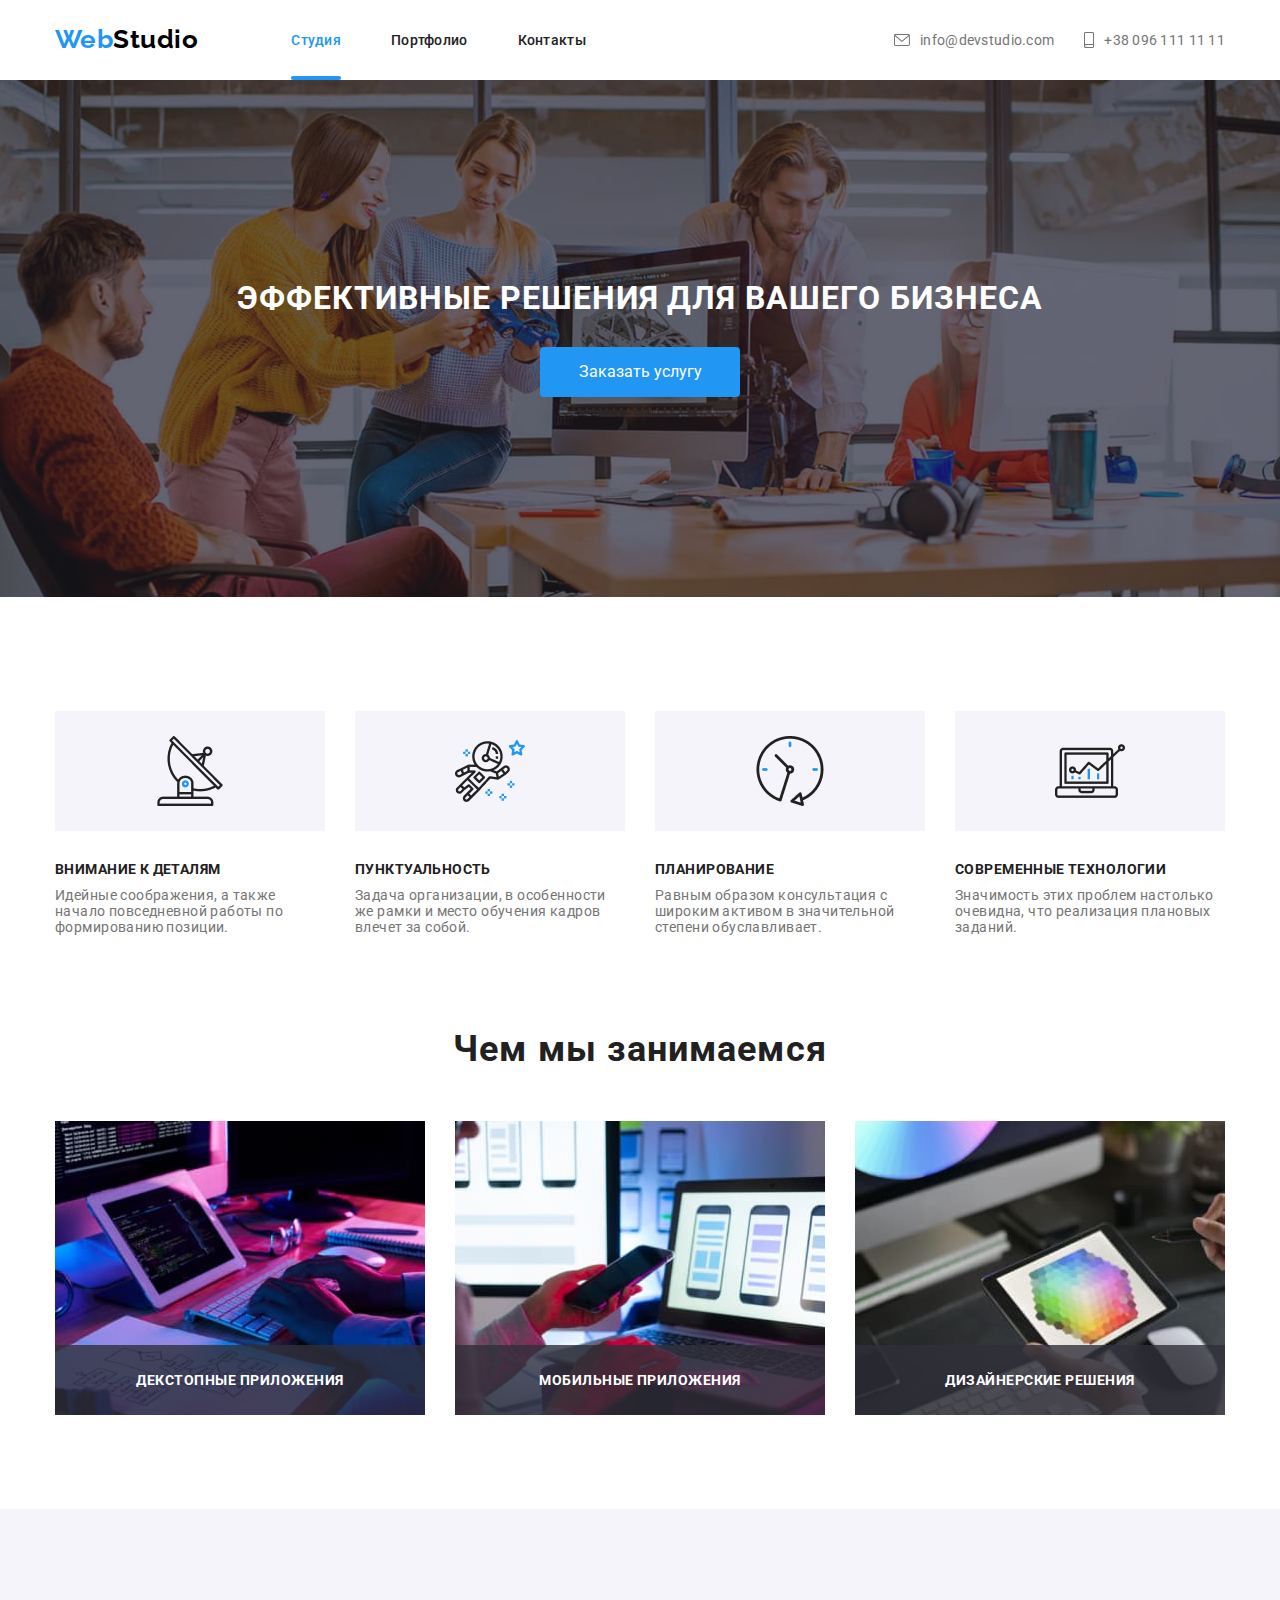
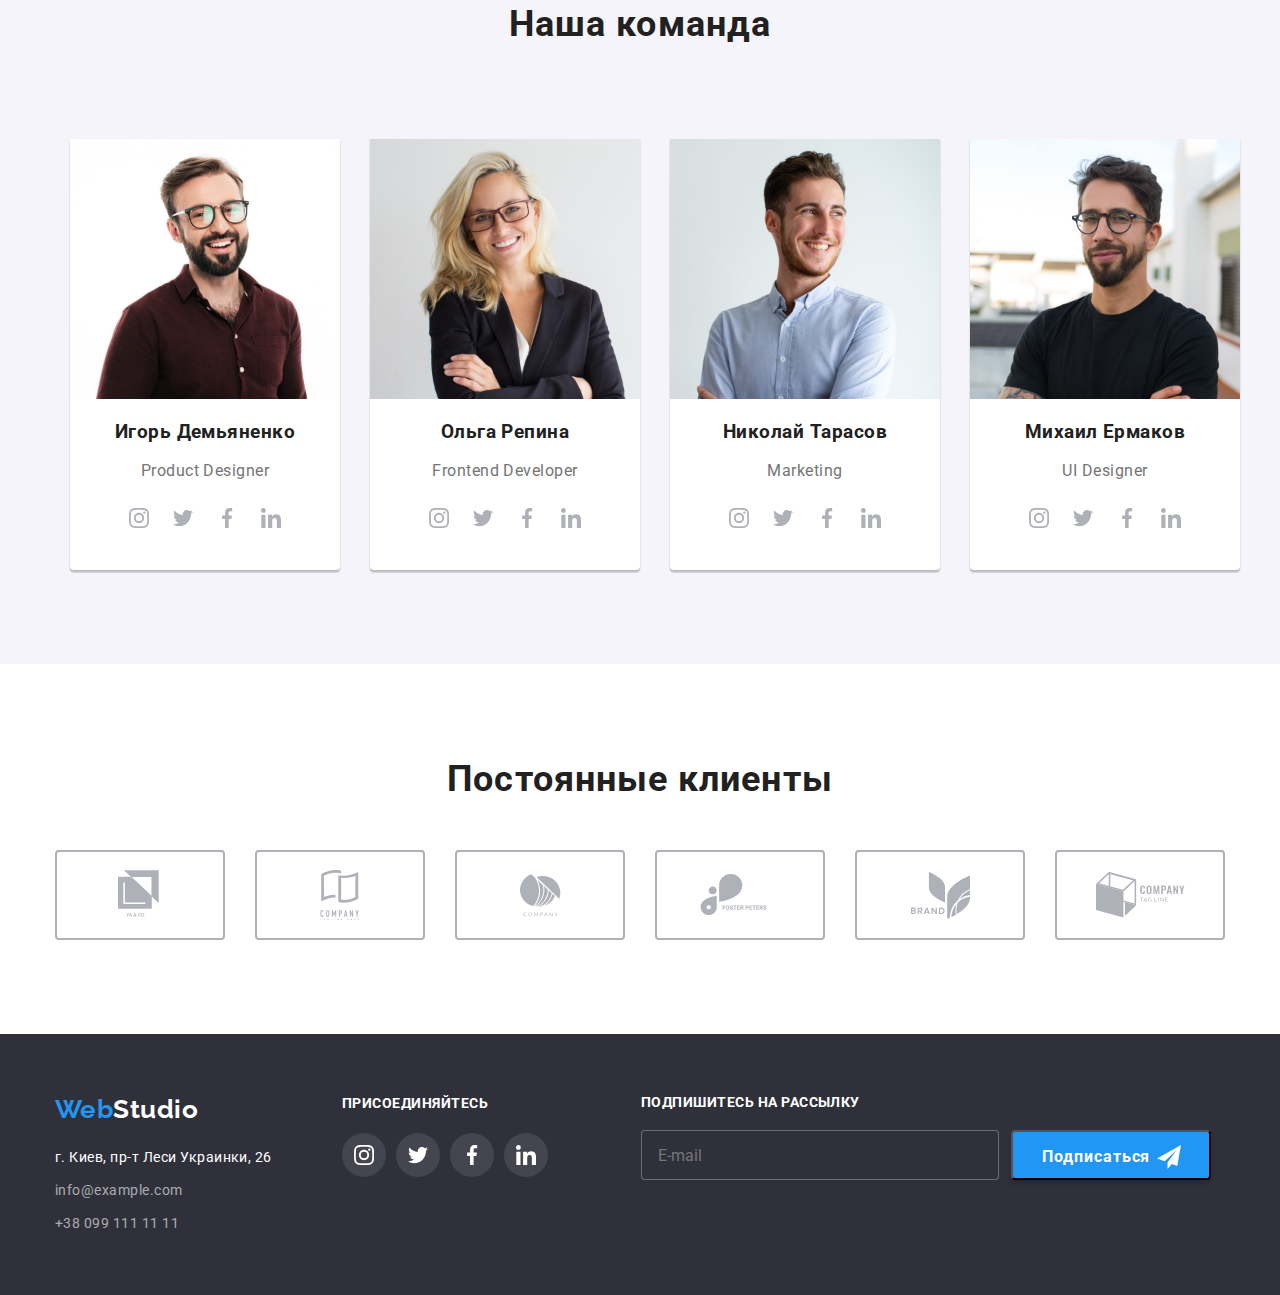
==== commit a2378a3d: "add input" ====
--- a/index.html
+++ b/index.html
@@ -417,11 +417,15 @@
 
             <form action="#" class="footer-form">
               <div class="form-field">
-                <strong class="footer-form-phrase">подпишитесь на рассылку</strong>
+                <label class="footer-form-phrase">подпишитесь на рассылку</label>
                 <input type="text" class="footer-input" placeholder="E-mail">
               </div>
             
-            <button type="submit" class="footer-btn">Подписаться</button>
+            <button type="submit" class="footer-btn">Подписаться
+              <svg class="footer-icon">
+                <use href="./images/sprite-svg/sprite.svg#icon-send"></use>
+              </svg>
+            </button>
             
             </form>
       </div>
@@ -431,7 +435,7 @@
       <div class="modal">
         <button type="button" class="close-button" data-modal-close>
             <svg>
-              <use href="./images/sprite-svg/sprite-modal.svg#icon-vector"></use>
+              <use href="./images/sprite-svg/sprite.svg#icon-vector"></use>
             </svg>
         </button>
 
@@ -441,16 +445,31 @@
           <div class="form-field">
             <label for="name" class="form-label">Имя</label>
             <input type="text" name="name" id="name">
+            <div>
+              <svg class="modal-icon">
+                <use href="./images/sprite-svg/sprite.svg#icon-person"></use>
+              </svg>
+            </div>
           </div>
 
           <div class="form-field">
             <label for="tel" class="form-label">Телефон</label>
             <input type="tel" name="tel" id="tel">
+            <div>
+              <svg class="modal-icon">
+                <use href="./images/sprite-svg/sprite.svg#icon-phone"></use>
+              </svg>
+            </div>
           </div>
 
           <div class="form-field">
             <label for="mail" class="form-label">Почта</label>
             <input type="mail" name="mail" id="mail">
+            <div>
+              <svg class="modal-icon">
+                <use href="./images/sprite-svg/sprite.svg#icon-email"></use>
+              </svg>
+            </div>
           </div>
 
           <div class="form-field">
@@ -459,7 +478,7 @@
           </div>
 
           <div class="form-field-accept">
-            <input id="accept" name="accept" type="checkbox" value="yes" />
+            <input id="accept" name="accept" type="checkbox" value="yes" class="checkbox"/>
             <label for="accept">Соглашаюсь с рассылкой и принимаю <span class="conditionals">Условия договора</span></label>
           </div>
 
--- a/css/styles.css
+++ b/css/styles.css
@@ -296,6 +296,7 @@
 }
 
 .form-modal .form-field {
+  position: relative;
   display: flex;
   flex-direction: column;
 }
@@ -311,21 +312,36 @@
   color: var(--main-text);
 }
 
-.form-field:not(:last-child) {
+.form-modal .form-field:not(:last-child) {
   margin-bottom: 10px;
 }
 
-.form-field input {
+.form-modal .form-field input {
   display: block;
   width: 448px;
   height: 40px;
+  padding: 14px 42px;
 
   border: 1px solid rgba(33, 33, 33, 0.2);
   border-radius: 4px;
-}
-
-.form-field:focus {
+  cursor: pointer;
+}
+
+.form-modal .form-field:focus input {
   border: 1px solid #2196f3;
+}
+
+.form-modal .modal-icon {
+  position: absolute;
+  bottom: 11px;
+  left: 12px;
+  width: 18px;
+  height: 18px;
+  fill: var(--text-title);
+}
+
+.form-field:focus-within .modal-icon {
+  fill: var(--text-accent);
 }
 
 textarea {
@@ -412,6 +428,22 @@
   letter-spacing: 0.03em;
 
   color: var(--text-title);
+}
+
+.checkbox {
+  -webkit-appearance: none;
+  -moz-appearance: none;
+  appearance: none;
+
+  position: absolute;
+}
+
+.form-field-accept label::after {
+  content: "";
+  display: block;
+  width: 16px;
+  height: 15px;
+  background-image: url(/images/sprite-svg/check.svg);
 }
 
 .modal-btn {
@@ -749,6 +781,8 @@
   display: inline-block;
   margin-top: 0px;
   margin-bottom: 20px;
+
+  font-style: normal;
 }
 
 footer .address {
@@ -773,6 +807,10 @@
 
 .address .address-end {
   color: rgba(255, 255, 255, 0.6);
+}
+
+.social-links-footer {
+  margin-right: 93px;
 }
 
 .address-bottom .address {
@@ -825,7 +863,6 @@
 
 footer .container {
   display: flex;
-  justify-content: space-between;
 }
 
 .address-bottom {
@@ -844,6 +881,10 @@
   height: 86px;
 }
 
+.footer-form .form-field {
+  margin-bottom: 0;
+}
+
 .footer-form-phrase {
   display: block;
   margin-bottom: 20px;
@@ -854,25 +895,28 @@
   font-weight: 700;
 }
 
-.footer-input {
-  display: block;
+.footer-form .footer-input {
+  display: block;
+  padding: 15px 16px;
   width: 358px;
   height: 50px;
 
   border: 1px solid rgba(255, 255, 255, 0.3);
   box-sizing: border-box;
-  filter: drop-shadow(0px 4px 4px rgba(0, 0, 0, 0.15));
+  background-color: var(--secondary-bg-color);
   border-radius: 4px;
 }
 
 .footer-btn {
+  position: relative;
   width: 200px;
   height: 50px;
-  padding: 10px 28px;
+  padding: 10px 62px 10px 29px;
 
   background-color: var(--text-accent);
   box-shadow: 0px 4px 4px rgba(0, 0, 0, 0.15);
   border-radius: 4px;
+  cursor: pointer;
 
   font-weight: 700;
   font-size: 16px;
@@ -880,3 +924,12 @@
   letter-spacing: 0.06em;
   color: var(--main-bg-color);
 }
+
+.footer-form .footer-icon {
+  position: absolute;
+  right: 28px;
+  top: 13px;
+  width: 24px;
+  height: 24px;
+  fill: var(--main-bg-color);
+}
